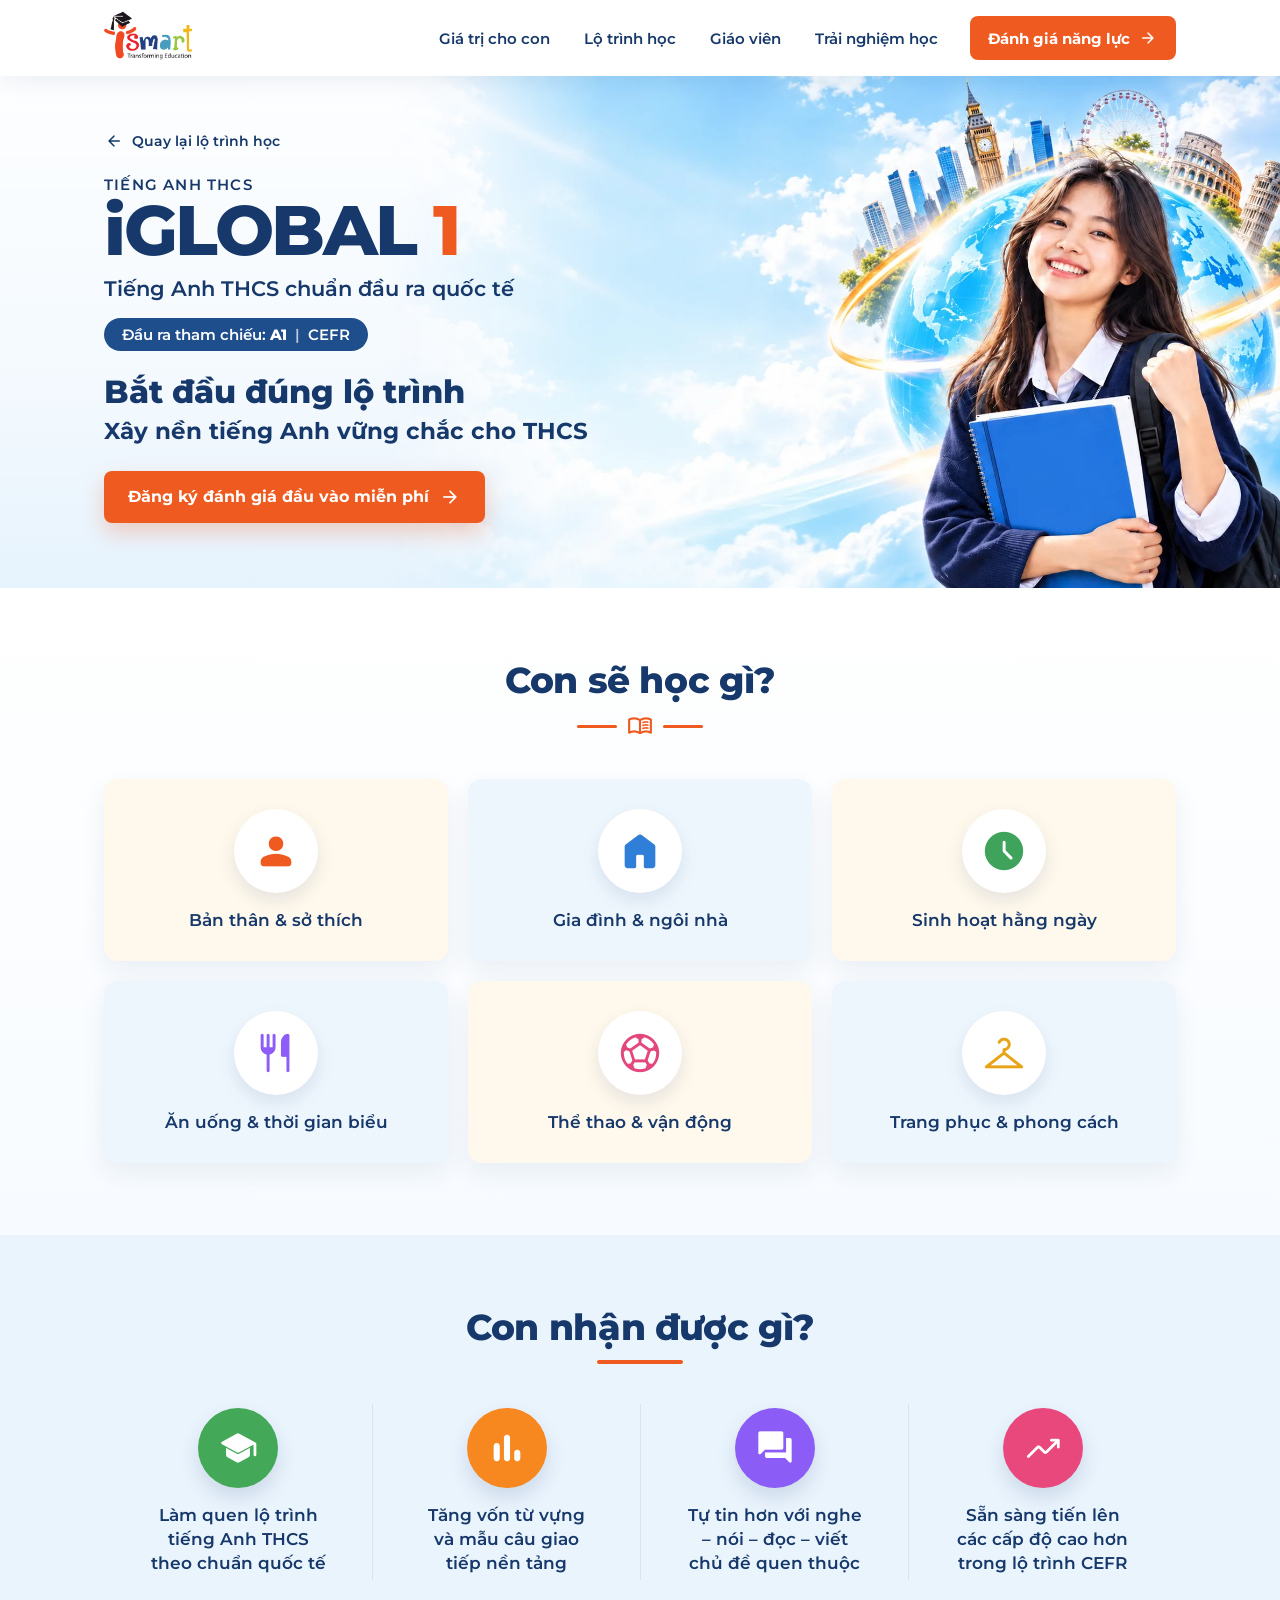
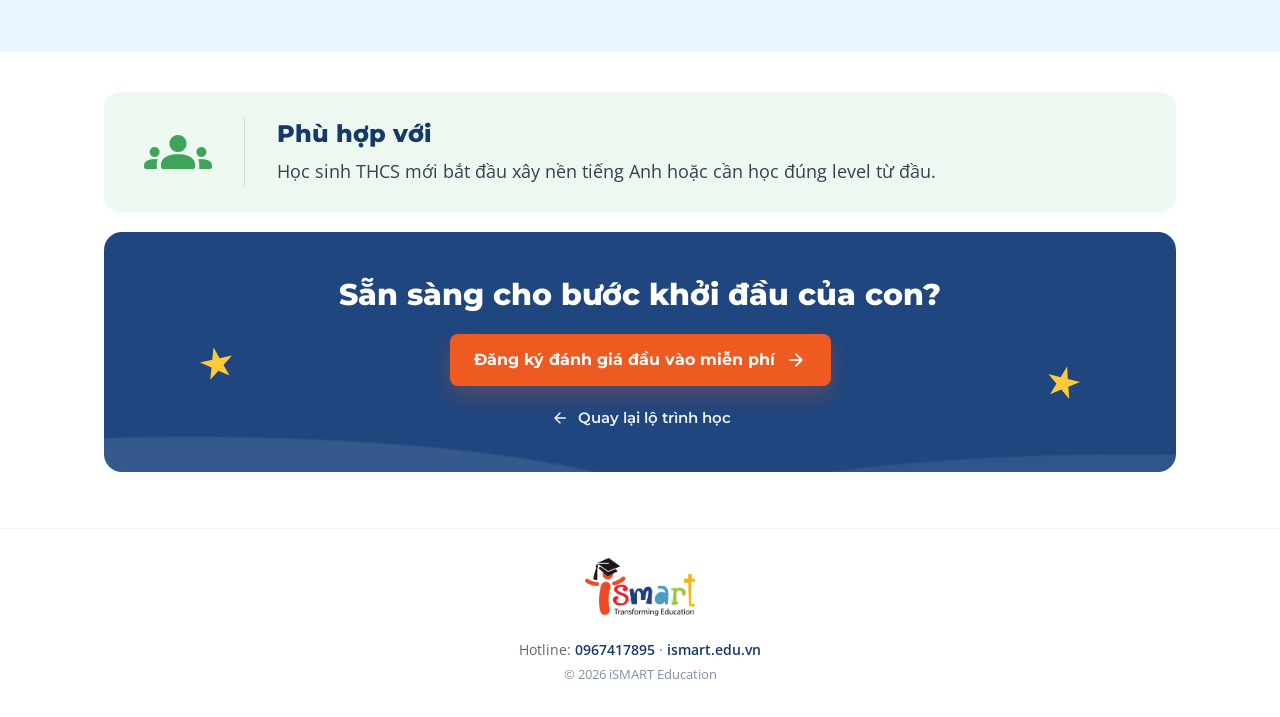
==== chuong-trinh/iglobal-1/index.html @ 122a7c2f "Add iGLOBAL program pages with optimized banners" ====
<!DOCTYPE html>
<!-- Generated by program-template/build.mjs. Edit programs.json and template.html. -->
<html lang="vi">
<head>
<meta charset="utf-8">
<meta name="viewport" content="width=device-width, initial-scale=1">

<title>iGLOBAL 1 – Tiếng Anh THCS A1 | iSMART</title>
<meta name="description" content="Bắt đầu đúng lộ trình – xây nền tiếng Anh vững chắc cho THCS. Học sinh THCS mới bắt đầu xây nền tiếng Anh hoặc cần học đúng level từ đầu.">
<meta property="og:type" content="website">
<meta property="og:locale" content="vi_VN">
<meta property="og:title" content="iGLOBAL 1 – Tiếng Anh THCS A1 | iSMART">
<meta property="og:description" content="Bắt đầu đúng lộ trình – xây nền tiếng Anh vững chắc cho THCS. Học sinh THCS mới bắt đầu xây nền tiếng Anh hoặc cần học đúng level từ đầu.">
<link rel="icon" href="../../assets/ismart-logo-header.png">
<link rel="preconnect" href="https://fonts.googleapis.com">
<link rel="preconnect" href="https://fonts.gstatic.com" crossorigin>
<link href="https://fonts.googleapis.com/css2?family=Montserrat:wght@600;700;800&amp;family=Open+Sans:wght@400;600;700&amp;display=swap" rel="stylesheet">
<link href="https://fonts.googleapis.com/css2?family=Material+Symbols+Rounded:FILL@1&amp;display=block" rel="stylesheet">
<link href="../../assets/programs/program.css" rel="stylesheet">
<script src="../../assets/programs/program.js" defer></script>
</head>
<body>
<a class="lp-skip" href="#noi-dung">Bỏ qua đến nội dung chính</a>

<header class="lp-header">
  <div class="lp-header-inner">
    <a class="lp-header-logo" href="../../" aria-label="iSMART Global Achievers – Trang chủ">
      <img src="../../assets/ismart-logo-header.png" width="400" height="287" alt="iSMART Transforming Education — A member of EQuest Education">
    </a>
    <nav class="lp-nav" aria-label="Điều hướng chính">
      <a href="../../#ket-qua">Giá trị cho con</a>
      <a href="../../#lo-trinh">Lộ trình học</a>
      <a href="../../#giao-vien">Giáo viên</a>
      <a href="../../#he-sinh-thai">Trải nghiệm học</a>
    </nav>
    <a class="lp-header-cta" href="../../#dang-ky">
      Đánh giá năng lực<span class="material-symbols-rounded" aria-hidden="true">arrow_forward</span>
    </a>
  </div>
</header>

<main id="noi-dung" class="lp-main" tabindex="-1">
<section class="lp-hero" aria-labelledby="lp-title">
  <img class="lp-hero-banner" src="../../assets/programs/iglobal-1-banner.webp" srcset="../../assets/programs/iglobal-1-banner-960.webp 960w, ../../assets/programs/iglobal-1-banner.webp 1664w" sizes="(max-width: 860px) 100vw, 1000px" width="1664" height="951" alt="Nữ sinh ôm sách xanh trước quả địa cầu và các địa danh quốc tế" fetchpriority="high" decoding="async">
  <div class="lp-container lp-hero-inner">
    <a class="lp-back" href="../../#lo-trinh">
      <span class="material-symbols-rounded" aria-hidden="true">arrow_back</span>Quay lại lộ trình học
    </a>
    <div class="lp-hero-copy">
      <p class="lp-eyebrow">Tiếng Anh THCS</p>
      <h1 id="lp-title" class="lp-title"><span class="lp-title-brand">iGLOBAL</span> <span class="lp-title-num">1</span></h1>
      <p class="lp-subtitle">Tiếng Anh THCS chuẩn đầu ra quốc tế</p>
      <p class="lp-badge">Đầu ra tham chiếu: <strong>A1</strong> <span aria-hidden="true">|</span> CEFR</p>
      <p class="lp-tagline"><span class="lp-tagline-lead">Bắt đầu đúng lộ trình</span><span class="lp-sr"> – </span><span class="lp-tagline-rest">xây nền tiếng Anh vững chắc cho THCS</span></p>
      <a class="lp-cta" href="../../#dang-ky">
        Đăng ký đánh giá đầu vào miễn phí<span class="material-symbols-rounded" aria-hidden="true">arrow_forward</span>
      </a>
    </div>
  </div>
</section>

<section class="lp-section lp-topics" aria-labelledby="lp-topics-title">
  <div class="lp-container">
    <h2 id="lp-topics-title" class="lp-section-title">Con sẽ học gì?</h2>
    <span class="lp-title-deco lp-title-deco--book" aria-hidden="true"><span class="material-symbols-rounded">menu_book</span></span>
    <ol class="lp-topic-grid"><li class="lp-topic"><span class="lp-topic-icon lp-tone-1" aria-hidden="true"><span class="material-symbols-rounded">person</span></span><span class="lp-topic-text">Bản thân &amp; sở thích</span></li>
<li class="lp-topic"><span class="lp-topic-icon lp-tone-2" aria-hidden="true"><span class="material-symbols-rounded">home</span></span><span class="lp-topic-text">Gia đình &amp; ngôi nhà</span></li>
<li class="lp-topic"><span class="lp-topic-icon lp-tone-3" aria-hidden="true"><span class="material-symbols-rounded">schedule</span></span><span class="lp-topic-text">Sinh hoạt hằng ngày</span></li>
<li class="lp-topic"><span class="lp-topic-icon lp-tone-4" aria-hidden="true"><span class="material-symbols-rounded">restaurant</span></span><span class="lp-topic-text">Ăn uống &amp; thời gian biểu</span></li>
<li class="lp-topic"><span class="lp-topic-icon lp-tone-5" aria-hidden="true"><span class="material-symbols-rounded">sports_soccer</span></span><span class="lp-topic-text">Thể thao &amp; vận động</span></li>
<li class="lp-topic"><span class="lp-topic-icon lp-tone-6" aria-hidden="true"><span class="material-symbols-rounded">checkroom</span></span><span class="lp-topic-text">Trang phục &amp; phong cách</span></li></ol>
  </div>
</section>

<section class="lp-section lp-benefits" aria-labelledby="lp-benefits-title">
  <div class="lp-container">
    <h2 id="lp-benefits-title" class="lp-section-title">Con nhận được gì?</h2>
    <span class="lp-title-deco" aria-hidden="true"></span>
    <ul class="lp-benefit-grid"><li class="lp-benefit"><span class="lp-benefit-icon lp-benefit-icon--1" aria-hidden="true"><span class="material-symbols-rounded">school</span></span><span class="lp-benefit-text">Làm quen lộ trình tiếng Anh THCS theo chuẩn quốc tế</span></li>
<li class="lp-benefit"><span class="lp-benefit-icon lp-benefit-icon--2" aria-hidden="true"><span class="material-symbols-rounded">bar_chart</span></span><span class="lp-benefit-text">Tăng vốn từ vựng và mẫu câu giao tiếp nền tảng</span></li>
<li class="lp-benefit"><span class="lp-benefit-icon lp-benefit-icon--3" aria-hidden="true"><span class="material-symbols-rounded">forum</span></span><span class="lp-benefit-text">Tự tin hơn với nghe – nói – đọc – viết chủ đề quen thuộc</span></li>
<li class="lp-benefit"><span class="lp-benefit-icon lp-benefit-icon--4" aria-hidden="true"><span class="material-symbols-rounded">trending_up</span></span><span class="lp-benefit-text">Sẵn sàng tiến lên các cấp độ cao hơn trong lộ trình CEFR</span></li></ul>
  </div>
</section>

<section class="lp-audience" aria-labelledby="lp-audience-title">
  <div class="lp-container">
    <div class="lp-audience-box">
      <span class="lp-audience-icon" aria-hidden="true"><span class="material-symbols-rounded">groups</span></span>
      <div class="lp-audience-body">
        <h2 id="lp-audience-title" class="lp-audience-title">Phù hợp với</h2>
        <p class="lp-audience-text">Học sinh THCS mới bắt đầu xây nền tiếng Anh hoặc cần học đúng level từ đầu.</p>
      </div>
    </div>
  </div>
</section>

<section class="lp-final" aria-labelledby="lp-final-title">
  <div class="lp-container">
    <div class="lp-final-box">
      <span class="lp-final-star lp-final-star--left" aria-hidden="true"></span>
      <span class="lp-final-star lp-final-star--right" aria-hidden="true"></span>
      <h2 id="lp-final-title" class="lp-final-title">Sẵn sàng cho bước khởi đầu của con?</h2>
      <a class="lp-cta" href="../../#dang-ky">
        Đăng ký đánh giá đầu vào miễn phí<span class="material-symbols-rounded" aria-hidden="true">arrow_forward</span>
      </a>
      <a class="lp-final-back" href="../../#lo-trinh">
        <span class="material-symbols-rounded" aria-hidden="true">arrow_back</span>Quay lại lộ trình học
      </a>
    </div>
  </div>
</section>

</main>

<footer class="lp-footer">
  <a class="lp-footer-logo" href="../../" aria-label="iSMART Global Achievers – Trang chủ">
    <img src="../../assets/ismart-logo-header.png" width="400" height="287" loading="lazy" alt="iSMART Transforming Education — A member of EQuest Education">
  </a>
  <p class="lp-footer-contact">Hotline: <a href="tel:0967417895">0967417895</a> · <a href="https://ismart.edu.vn">ismart.edu.vn</a></p>
  <p class="lp-footer-copy">© 2026 iSMART Education</p>
</footer>
</body>
</html>
---- assets/programs/program.css ----
/* Shared iGLOBAL programme template, adapted from the supplied iLEAD page. */

:root {
  --lp-navy: #16386A;
  --lp-navy-2: #1F4E8C;
  --lp-orange: #EE5A1F;
  --lp-orange-hover: #D94A12;
  --lp-gold: #F5A623;
  --lp-text: #33404F;
  --lp-muted: #5A6675;
  --lp-sky: #EAF4FD;
  --lp-cream: #FFF8EC;
  --lp-line: #D6E4F0;
}

* { box-sizing: border-box; }
html { -webkit-text-size-adjust: 100%; }
body { margin: 0; background: #FFFFFF; color: var(--lp-text); font-family: "Open Sans", Calibri, Helvetica, sans-serif; -webkit-font-smoothing: antialiased; }
img { max-width: 100%; }
a { color: inherit; text-decoration: none; }
a:focus-visible, .lp-main:focus-visible { outline: 3px solid var(--lp-gold); outline-offset: 3px; }
.lp-main:focus { outline: none; }
.lp-sr { position: absolute; width: 1px; height: 1px; overflow: hidden; clip: rect(0 0 0 0); white-space: nowrap; }

.material-symbols-rounded {
  font-family: "Material Symbols Rounded";
  font-weight: normal;
  font-style: normal;
  font-size: 22px;
  line-height: 1;
  letter-spacing: normal;
  text-transform: none;
  display: inline-block;
  white-space: nowrap;
  word-wrap: normal;
  direction: ltr;
  -webkit-font-feature-settings: "liga";
  font-feature-settings: "liga";
  -webkit-font-smoothing: antialiased;
  font-variation-settings: "FILL" 1;
  overflow: hidden;
  width: 1em;
  flex: 0 0 auto;
}

.lp-skip { position: absolute; z-index: 100; top: 8px; left: 8px; padding: 12px 18px; border-radius: 10px; background: var(--lp-navy); color: #FFFFFF; font: 700 14px/1.2 Montserrat, Arial, sans-serif; transform: translateY(-160%); transition: transform .2s ease; }
.lp-skip:focus { transform: translateY(0); }

.lp-container { width: 100%; max-width: 1120px; margin: 0 auto; padding: 0 24px; }

/* Header */
.lp-header { position: sticky; z-index: 50; top: 0; background: rgba(255,255,255,.97); box-shadow: 0 6px 20px rgba(22,56,106,.07); -webkit-backdrop-filter: blur(12px); backdrop-filter: blur(12px); }
.lp-header-inner { max-width: 1120px; height: 76px; margin: 0 auto; padding: 0 24px; display: flex; align-items: center; gap: 32px; }
.lp-header-logo { display: flex; flex: 0 0 auto; align-items: center; }
.lp-header-logo img { display: block; width: 88px; height: auto; }
.lp-nav { display: flex; gap: 34px; margin-left: auto; }
.lp-nav a { color: var(--lp-navy); font-family: Montserrat, Arial, sans-serif; font-size: 15px; font-weight: 600; white-space: nowrap; transition: color .2s ease; }
.lp-nav a:hover { color: var(--lp-orange); }
.lp-header-cta { display: inline-flex; flex: 0 0 auto; align-items: center; gap: 8px; min-height: 44px; padding: 10px 18px; border-radius: 8px; background: var(--lp-orange); color: #FFFFFF; font-family: Montserrat, Arial, sans-serif; font-size: 15px; font-weight: 700; white-space: nowrap; transition: background .2s ease; }
.lp-header-cta .material-symbols-rounded { font-size: 20px; }
.lp-header-cta:hover { background: var(--lp-orange-hover); color: #FFFFFF; }

/* Hero: the banner fills the section; its left side is empty sky for the text. */
.lp-hero { position: relative; overflow: hidden; min-height: clamp(440px, 40vw, 560px); display: flex; background: linear-gradient(180deg, #FDFEFF 0%, #F3F9FE 62%, #E6F3FD 100%); }
/* Banner keeps its proportions, pinned to the right at full hero height; its left edge fades into
   the background so the text always has clear space, whatever the screen width. */
.lp-hero-banner { position: absolute; top: 0; right: 0; width: auto; max-width: none; height: 100%; aspect-ratio: 1672 / 941; object-fit: cover;
  -webkit-mask-image: linear-gradient(90deg, transparent 0, #000 24%); mask-image: linear-gradient(90deg, transparent 0, #000 24%); }
.lp-hero-inner { position: relative; z-index: 1; display: flex; flex-direction: column; justify-content: center; padding-top: 22px; padding-bottom: 44px; }
.lp-back { display: inline-flex; align-self: flex-start; align-items: center; gap: 8px; min-height: 44px; color: var(--lp-navy); font-family: Montserrat, Arial, sans-serif; font-size: 14px; font-weight: 600; transition: color .2s ease; }
.lp-back .material-symbols-rounded { font-size: 20px; }
.lp-back:hover { color: var(--lp-orange); }
.lp-hero-copy { max-width: min(560px, 46vw); margin-top: 12px; }
.lp-eyebrow { margin: 0; color: var(--lp-navy); font-family: Montserrat, Arial, sans-serif; font-size: 15px; font-weight: 600; letter-spacing: .08em; text-transform: uppercase; }
.lp-title { margin: 2px 0 0; font-family: Montserrat, Arial, sans-serif; font-size: clamp(56px, 7.4vw, 96px); font-weight: 800; line-height: .98; letter-spacing: -.035em; }
.lp-title-brand { color: var(--lp-navy); }
.lp-title-num { color: var(--lp-orange); }
.lp-subtitle { margin: 10px 0 0; color: var(--lp-navy); font-family: Montserrat, Arial, sans-serif; font-size: clamp(17px, 1.7vw, 21px); font-weight: 600; line-height: 1.35; text-wrap: pretty; }
.lp-badge { display: inline-block; margin: 14px 0 0; padding: 7px 18px; border-radius: 999px; background: var(--lp-navy-2); color: #FFFFFF; font-family: Montserrat, Arial, sans-serif; font-size: 15px; font-weight: 600; line-height: 1.3; }
.lp-badge strong { font-weight: 800; }
.lp-badge span { margin: 0 4px; opacity: .7; }
.lp-tagline { margin: 22px 0 0; color: var(--lp-navy); font-family: Montserrat, Arial, sans-serif; text-wrap: pretty; }
.lp-tagline-lead { display: block; font-size: clamp(24px, 2.6vw, 32px); font-weight: 800; line-height: 1.2; }
.lp-tagline-rest { display: block; margin-top: 4px; font-size: clamp(18px, 1.95vw, 23px); font-weight: 700; line-height: 1.35; }
.lp-tagline-rest::first-letter { text-transform: uppercase; }
.lp-cta { display: inline-flex; align-items: center; justify-content: center; gap: 10px; min-height: 52px; margin-top: 24px; padding: 13px 24px; border-radius: 8px; background: var(--lp-orange); box-shadow: 0 10px 22px rgba(238,90,31,.26); color: #FFFFFF; font-family: Montserrat, Arial, sans-serif; font-size: 16px; font-weight: 700; line-height: 1.25; text-align: center; transition: background .2s ease, transform .2s ease; }
.lp-cta:hover { background: var(--lp-orange-hover); color: #FFFFFF; transform: translateY(-2px); }

/* Section headings */
.lp-section { padding: clamp(48px, 6vw, 72px) 0; }
.lp-section-title { margin: 0; color: var(--lp-navy); font-family: Montserrat, Arial, sans-serif; font-size: clamp(28px, 3.2vw, 36px); font-weight: 800; line-height: 1.15; letter-spacing: -.01em; text-align: center; }
.lp-title-deco { display: block; width: 86px; height: 4px; margin: 12px auto clamp(28px, 3.2vw, 40px); border-radius: 999px; background: var(--lp-orange); }
.lp-title-deco--book { display: flex; width: auto; height: auto; align-items: center; justify-content: center; gap: 10px; background: none; color: var(--lp-orange); }
.lp-title-deco--book::before, .lp-title-deco--book::after { content: ""; width: 40px; height: 3px; border-radius: 999px; background: var(--lp-orange); }
.lp-title-deco--book .material-symbols-rounded { font-size: 26px; font-variation-settings: "FILL" 0; }

/* Con sẽ học gì? */
.lp-topics { background: linear-gradient(#FFFFFF, #F7FBFF); }
.lp-topic-grid { display: grid; grid-template-columns: repeat(3, minmax(0, 1fr)); gap: 20px; margin: 0; padding: 0; list-style: none; }
.lp-topic { display: flex; flex-direction: column; align-items: center; gap: 16px; padding: 30px 22px 28px; border-radius: 14px; background: var(--lp-cream); box-shadow: 0 10px 26px rgba(22,56,106,.07); text-align: center; }
.lp-topic:nth-child(even) { background: #EEF6FD; }
.lp-topic-icon { width: 84px; height: 84px; display: grid; place-items: center; border-radius: 50%; background: #FFFFFF; box-shadow: 0 8px 18px rgba(22,56,106,.1); color: var(--tone); }
.lp-topic-icon .material-symbols-rounded { font-size: 46px; }
.lp-tone-1 { --tone: #EE5A1F; }
.lp-tone-2 { --tone: #2F7FD8; }
.lp-tone-3 { --tone: #3FA35B; }
.lp-tone-4 { --tone: #8E5CF7; }
.lp-tone-5 { --tone: #E2477D; }
.lp-tone-6 { --tone: #E8A317; }
.lp-topic-text { color: var(--lp-navy); font-family: Montserrat, Arial, sans-serif; font-size: 17px; font-weight: 600; line-height: 1.4; text-wrap: balance; }

/* Con nhận được gì? */
.lp-benefits { background: var(--lp-sky); }
.lp-benefit-grid { display: grid; grid-template-columns: repeat(4, minmax(0, 1fr)); margin: 0; padding: 0; list-style: none; }
.lp-benefit { display: flex; flex-direction: column; align-items: center; gap: 16px; padding: 4px 24px; text-align: center; }
.lp-benefit + .lp-benefit { border-left: 1px solid var(--lp-line); }
.lp-benefit-icon { width: 80px; height: 80px; display: grid; place-items: center; border-radius: 50%; color: #FFFFFF; box-shadow: 0 10px 20px rgba(22,56,106,.14); }
.lp-benefit-icon .material-symbols-rounded { font-size: 40px; }
.lp-benefit-icon--1 { background: #43A857; }
.lp-benefit-icon--2 { background: #F7881F; }
.lp-benefit-icon--3 { background: #8B5CF6; }
.lp-benefit-icon--4 { background: #E8487C; }
.lp-benefit-text { color: var(--lp-navy); font-family: Montserrat, Arial, sans-serif; font-size: 16.5px; font-weight: 600; line-height: 1.45; text-wrap: balance; }

/* Phù hợp với */
.lp-audience { padding: clamp(28px, 3.5vw, 40px) 0 20px; }
.lp-audience-box { display: flex; align-items: center; gap: 32px; padding: 26px 40px; border-radius: 16px; background: #EDF8F1; }
.lp-audience-icon { display: flex; flex: 0 0 auto; padding-right: 32px; border-right: 1px solid #CFE6D7; color: #3FA35B; }
.lp-audience-icon .material-symbols-rounded { font-size: 68px; }
.lp-audience-title { margin: 0; color: var(--lp-navy); font-family: Montserrat, Arial, sans-serif; font-size: clamp(20px, 2.2vw, 24px); font-weight: 800; line-height: 1.2; }
.lp-audience-text { margin: 8px 0 0; color: var(--lp-text); font-size: clamp(16px, 1.5vw, 17.5px); line-height: 1.6; text-wrap: pretty; }

/* Closing call to action */
.lp-final { padding: 0 0 clamp(40px, 5vw, 56px); }
.lp-final-box { position: relative; overflow: hidden; display: flex; flex-direction: column; align-items: center; padding: clamp(32px, 4vw, 44px) 24px clamp(26px, 3vw, 32px); border-radius: 18px; background:
  radial-gradient(120% 90% at 8% 120%, rgba(255,255,255,.1) 0 38%, transparent 39%),
  radial-gradient(110% 80% at 96% 125%, rgba(255,255,255,.08) 0 40%, transparent 41%),
  #1F467F; color: #FFFFFF; text-align: center; }
.lp-final-title { position: relative; margin: 0; color: #FFFFFF; font-family: Montserrat, Arial, sans-serif; font-size: clamp(22px, 2.6vw, 30px); font-weight: 800; line-height: 1.25; text-wrap: balance; }
.lp-final .lp-cta { position: relative; margin-top: 20px; }
.lp-final-back { position: relative; display: inline-flex; align-items: center; gap: 8px; min-height: 44px; margin-top: 10px; color: rgba(255,255,255,.92); font-family: Montserrat, Arial, sans-serif; font-size: 15px; font-weight: 600; }
.lp-final-back .material-symbols-rounded { font-size: 20px; }
.lp-final-back:hover { color: var(--lp-gold); }
.lp-final-star { position: absolute; width: 34px; height: 34px; background: #FFC93C; clip-path: polygon(50% 0, 61% 35%, 98% 35%, 68% 57%, 79% 91%, 50% 70%, 21% 91%, 32% 57%, 2% 35%, 39% 35%); }
.lp-final-star--left { left: 9%; top: 48%; transform: rotate(-12deg); }
.lp-final-star--right { right: 9%; top: 56%; transform: rotate(14deg); }

/* Footer */
.lp-footer { padding: 28px 24px 34px; border-top: 1px solid #EEF2F6; text-align: center; }
.lp-footer-logo { display: inline-flex; }
.lp-footer-logo img { display: block; width: 110px; height: auto; }
.lp-footer-contact { margin: 12px 0 0; color: var(--lp-muted); font-size: 14px; }
.lp-footer-contact a { color: var(--lp-navy); font-weight: 600; }
.lp-footer-contact a:hover { color: var(--lp-orange); }
.lp-footer-copy { margin: 6px 0 0; color: #8391A3; font-size: 13px; }

/* 404 */
.lp-notfound { padding: clamp(48px, 7vw, 88px) 0 clamp(32px, 4vw, 48px); background: var(--lp-sky); }
.lp-notfound-code { margin: 0; color: rgba(22,56,106,.14); font-family: Montserrat, Arial, sans-serif; font-size: clamp(72px, 12vw, 140px); font-weight: 800; line-height: 1; }
.lp-notfound-title { margin: 0; color: var(--lp-navy); font-family: Montserrat, Arial, sans-serif; font-size: clamp(32px, 4.6vw, 52px); font-weight: 800; line-height: 1.1; }
.lp-program-links { display: grid; grid-template-columns: repeat(4, minmax(0, 1fr)); gap: 18px; margin: 0; padding: 0; list-style: none; }
.lp-program-links a { display: flex; height: 100%; min-height: 44px; flex-direction: column; gap: 6px; padding: 22px; border-radius: 14px; background: var(--lp-cream); box-shadow: 0 10px 26px rgba(22,56,106,.08); transition: transform .2s ease; }
.lp-program-links li:nth-child(even) a { background: #EEF6FD; }
.lp-program-links a:hover { transform: translateY(-3px); }
.lp-program-links strong { color: var(--lp-orange); font-family: Montserrat, Arial, sans-serif; font-size: 22px; font-weight: 800; }
.lp-program-links span { color: var(--lp-navy); font-size: 14px; font-weight: 600; }

/* Responsive */
@media (max-width: 1024px) {
  .lp-nav { gap: 22px; }
  .lp-benefit-grid { grid-template-columns: repeat(2, minmax(0, 1fr)); row-gap: 32px; }
  .lp-benefit + .lp-benefit { border-left: 0; }
  .lp-benefit:nth-child(even) { border-left: 1px solid var(--lp-line); }
  .lp-program-links { grid-template-columns: repeat(2, minmax(0, 1fr)); }
}
@media (max-width: 900px) {
  .lp-header-inner { height: 64px; padding: 0 16px; gap: 12px; }
  .lp-header-logo img { width: 70px; }
  .lp-nav { display: none; }
  .lp-header-cta { margin-left: auto; padding: 9px 14px; font-size: 14px; }
}
/* Tablet and phone: banner on top (cropped to the child), text below. */
@media (max-width: 860px) {
  .lp-hero { display: block; min-height: 0; }
  .lp-hero-banner { position: relative; display: block; width: 100%; height: auto; aspect-ratio: 16 / 10; object-position: 78% 30%; -webkit-mask-image: none; mask-image: none; }
  .lp-hero-inner { padding-top: 8px; padding-bottom: 36px; }
  .lp-hero-copy { max-width: none; margin-top: 4px; }
  .lp-topic-grid { grid-template-columns: repeat(2, minmax(0, 1fr)); gap: 14px; }
}
@media (max-width: 600px) {
  .lp-container { padding: 0 16px; }
  .lp-hero-banner { aspect-ratio: 4 / 3; object-position: 80% 30%; }
  .lp-cta { width: 100%; padding: 13px 18px; }
  .lp-topic { gap: 12px; padding: 20px 12px 18px; }
  .lp-topic-icon { width: 64px; height: 64px; }
  .lp-topic-icon .material-symbols-rounded { font-size: 36px; }
  .lp-topic-text { font-size: 15px; }
  .lp-benefit { gap: 12px; padding: 0 10px; }
  .lp-benefit-icon { width: 64px; height: 64px; }
  .lp-benefit-icon .material-symbols-rounded { font-size: 32px; }
  .lp-benefit-text { font-size: 15px; }
  .lp-audience-box { gap: 18px; padding: 20px; }
  .lp-audience-icon { padding-right: 18px; }
  .lp-audience-icon .material-symbols-rounded { font-size: 48px; }
  .lp-final-box { padding-right: 18px; padding-left: 18px; }
  .lp-final-star { width: 24px; height: 24px; }
  .lp-final-star--left { left: 5%; top: 16px; }
  .lp-final-star--right { right: 5%; top: auto; bottom: 20px; }
  .lp-program-links { grid-template-columns: minmax(0, 1fr); }
}
@media (max-width: 359px) {
  .lp-topic-grid, .lp-benefit-grid { grid-template-columns: minmax(0, 1fr); }
  .lp-benefit:nth-child(even) { border-left: 0; }
}

@media (prefers-reduced-motion: reduce) {
  *, *::before, *::after { transition-duration: .01ms !important; animation-duration: .01ms !important; animation-iteration-count: 1 !important; }
  .lp-cta:hover, .lp-program-links a:hover { transform: none; }
}
/* iGLOBAL is longer than iLEAD: keep the same template proportions. */
.lp-title { font-size: clamp(48px, 5.5vw, 76px); white-space: nowrap; }
.lp-hero-banner { aspect-ratio: 1664 / 952; }
@media (max-width: 860px) {
  .lp-hero-banner { height: auto; aspect-ratio: 16 / 10; }
}
@media (max-width: 600px) {
  .lp-hero-banner { height: 290px; aspect-ratio: auto; object-fit: cover; object-position: 84% center; }
  .lp-hero-inner { padding-top: 8px; padding-bottom: 36px; }
}
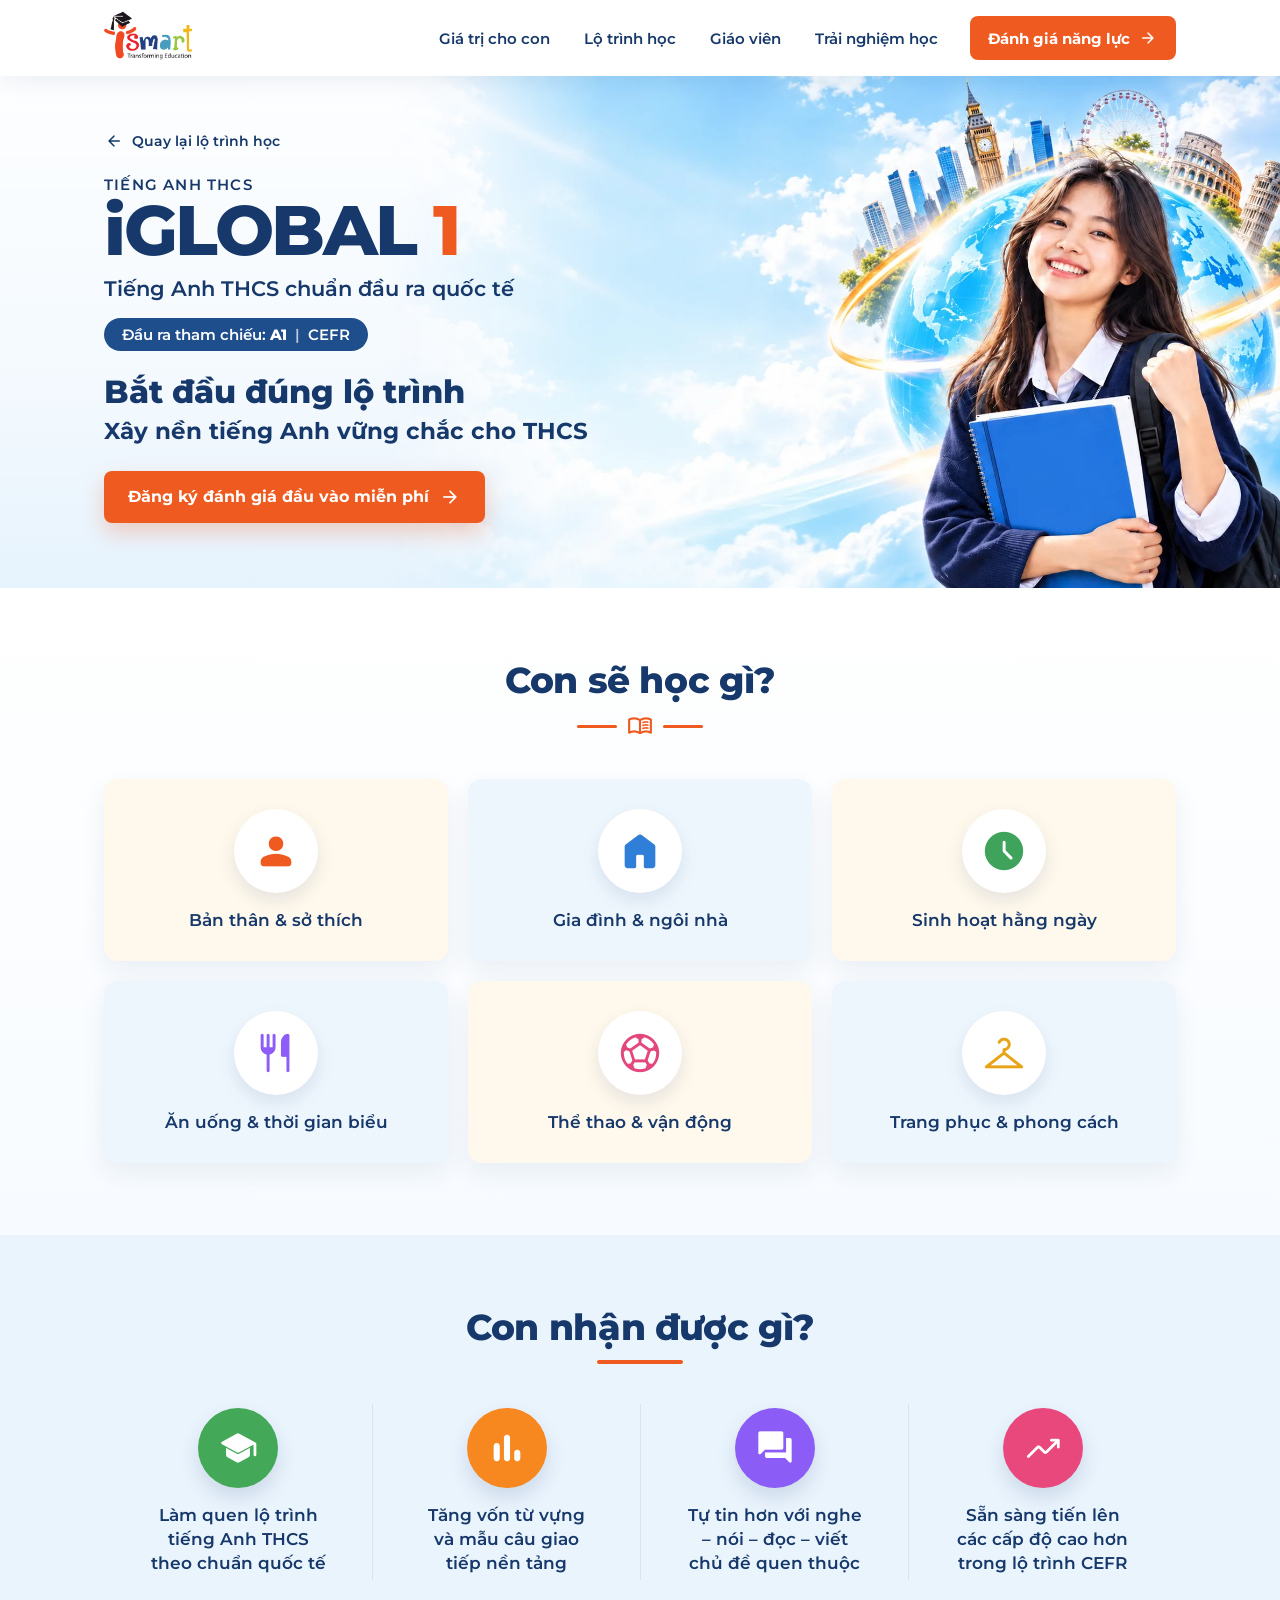
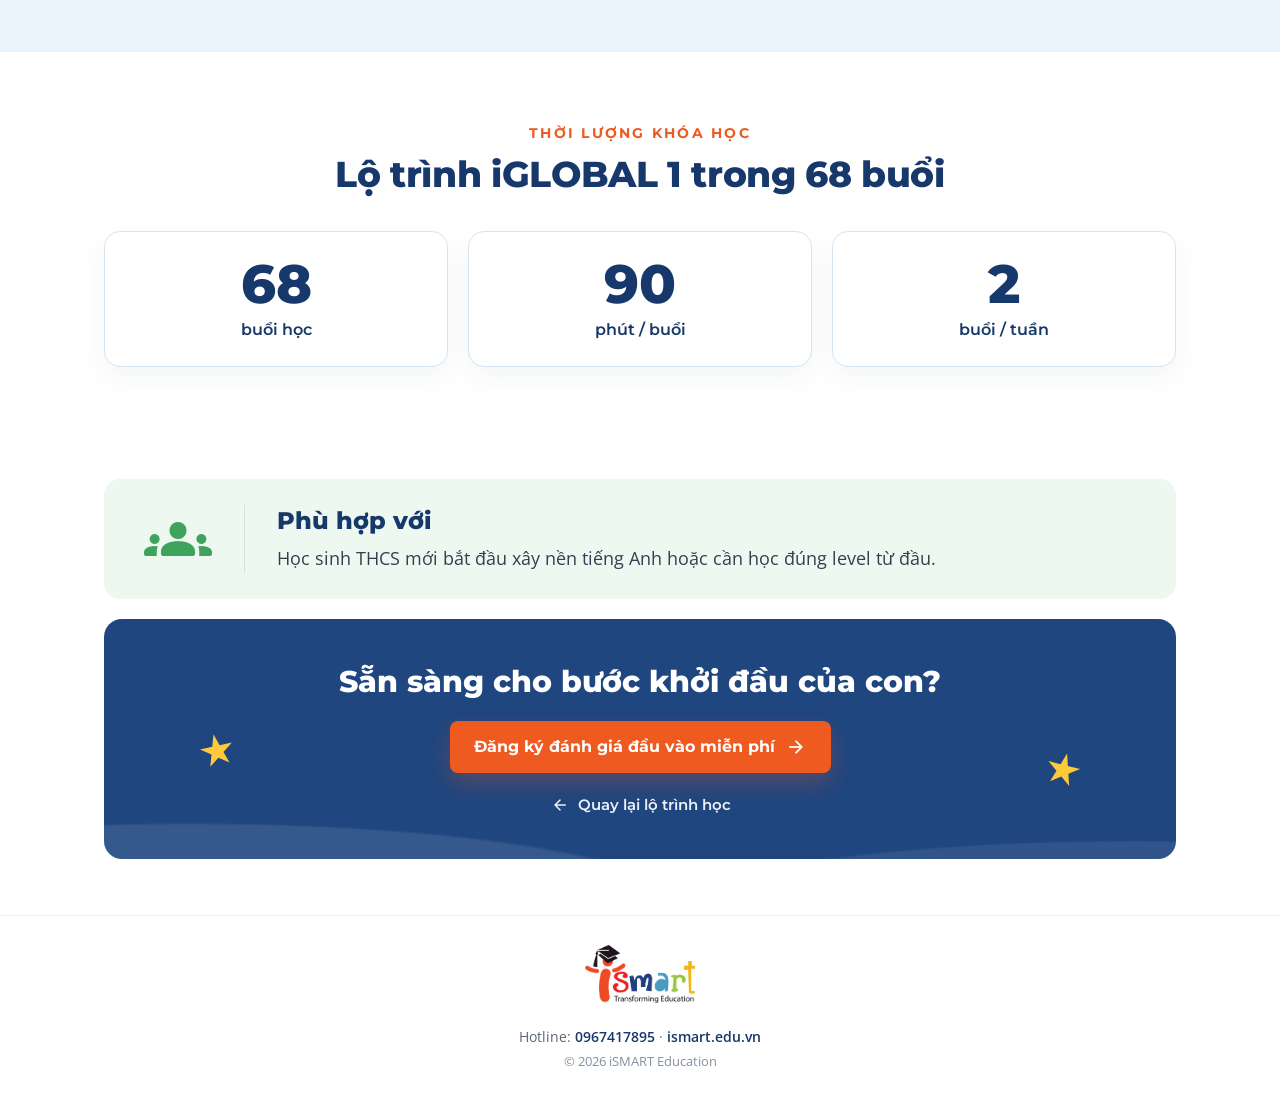
==== commit 38c0554c: "Add course duration section to all iGLOBAL programs" ====
--- a/chuong-trinh/iglobal-1/index.html
+++ b/chuong-trinh/iglobal-1/index.html
@@ -83,6 +83,18 @@
   </div>
 </section>
 
+<section class="lp-section lp-duration" aria-labelledby="lp-duration-title">
+  <div class="lp-container">
+    <p class="lp-duration-eyebrow">Thời lượng khóa học</p>
+    <h2 id="lp-duration-title" class="lp-section-title">Lộ trình iGLOBAL 1 trong 68 buổi</h2>
+    <ul class="lp-duration-grid">
+      <li class="lp-duration-card"><strong>68</strong><span>buổi học</span></li>
+      <li class="lp-duration-card"><strong>90</strong><span>phút / buổi</span></li>
+      <li class="lp-duration-card"><strong>2</strong><span>buổi / tuần</span></li>
+    </ul>
+  </div>
+</section>
+
 <section class="lp-audience" aria-labelledby="lp-audience-title">
   <div class="lp-container">
     <div class="lp-audience-box">
--- a/assets/programs/program.css
+++ b/assets/programs/program.css
@@ -227,3 +227,20 @@
   .lp-hero-banner { height: 290px; aspect-ratio: auto; object-fit: cover; object-position: 84% center; }
   .lp-hero-inner { padding-top: 8px; padding-bottom: 36px; }
 }
+
+/* Course duration: three metrics matching the supplied reference. */
+.lp-duration { background: #fff; }
+.lp-duration-eyebrow { margin: 0 0 10px; color: var(--lp-orange); font: 700 14px/1.4 Montserrat, Arial, sans-serif; letter-spacing: .16em; text-transform: uppercase; text-align: center; }
+.lp-duration-grid { display: grid; grid-template-columns: repeat(3, minmax(0, 1fr)); gap: 20px; margin: 36px 0 0; padding: 0; list-style: none; }
+.lp-duration-card { display: flex; flex-direction: column; align-items: center; justify-content: center; gap: 8px; min-height: 136px; padding: 24px 16px; border: 1px solid var(--lp-line); border-radius: 16px; background: #fff; color: var(--lp-navy); box-shadow: 0 10px 26px rgba(22,56,106,.05); font-family: Montserrat, Arial, sans-serif; text-align: center; }
+.lp-duration-card strong { font-size: 54px; font-weight: 800; line-height: 1; }
+.lp-duration-card span { font-size: 16px; font-weight: 600; line-height: 1.4; }
+@media (max-width: 600px) {
+  .lp-duration-grid { gap: 10px; margin-top: 26px; }
+  .lp-duration-card { min-height: 112px; padding: 20px 8px; border-radius: 12px; }
+  .lp-duration-card strong { font-size: 36px; }
+  .lp-duration-card span { font-size: 13px; }
+}
+@media (max-width: 359px) {
+  .lp-duration-grid { grid-template-columns: 1fr; }
+}
